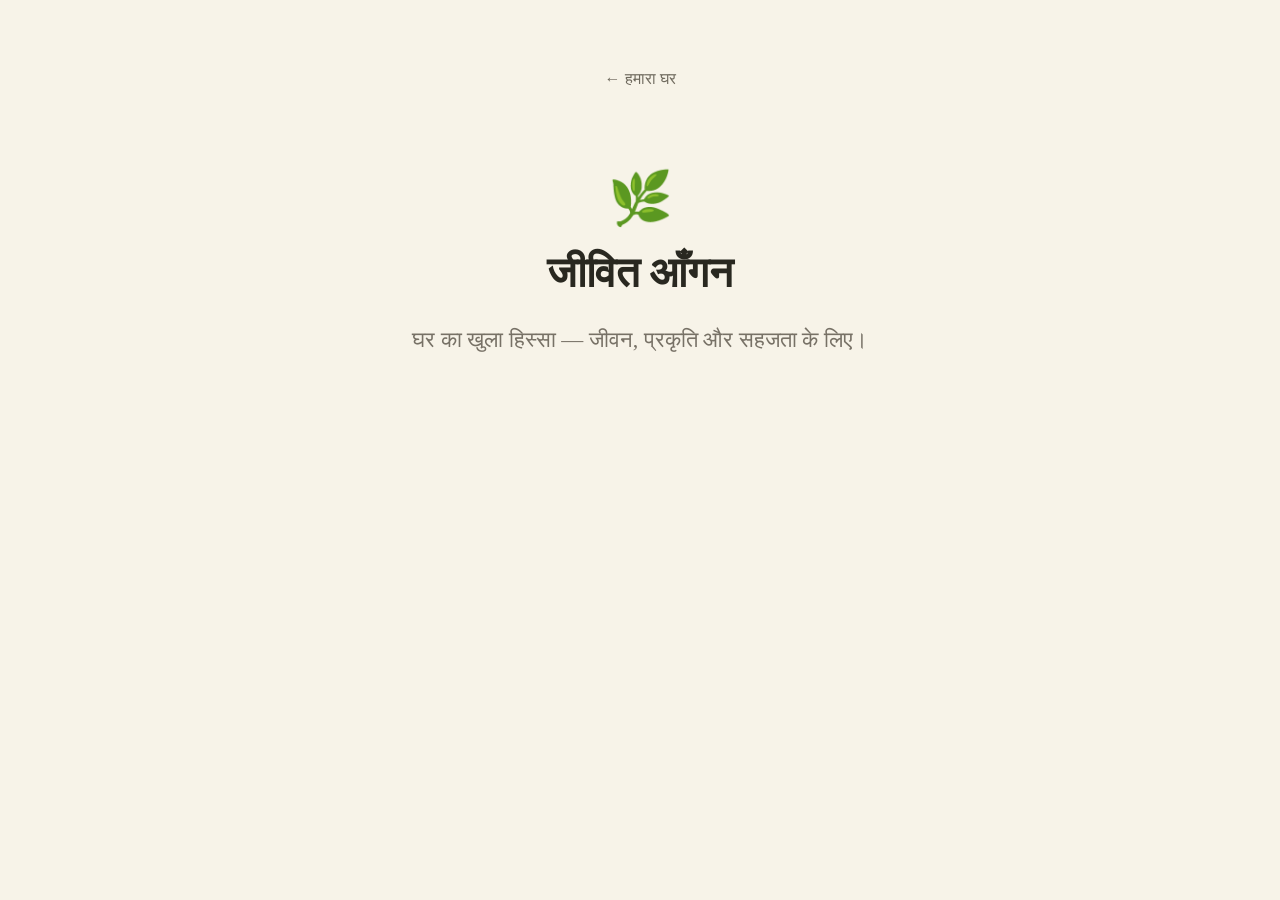
==== aangan.html @ 10314f98 "Add Hamaara Ghar rooms" ====
<!doctype html><html lang="hi"><head><meta charset="utf-8"><meta name="viewport" content="width=device-width,initial-scale=1"><title>जीवित आँगन — हमारा घर</title><style>body{margin:0;background:#f7f3e8;color:#292820;font-family:serif}.wrap{max-width:760px;margin:auto;padding:70px 28px;text-align:center}a{color:#6e695d;text-decoration:none}.back{display:inline-block;margin-bottom:80px}h1{font-size:42px;margin:20px 0}p{font-size:22px;line-height:1.9;color:#777166}.symbol{font-size:52px}</style></head><body><main class="wrap"><a class="back" href="index.html">← हमारा घर</a><div class="symbol">🌿</div><h1>जीवित आँगन</h1><p>घर का खुला हिस्सा — जीवन, प्रकृति और सहजता के लिए।</p></main></body></html>
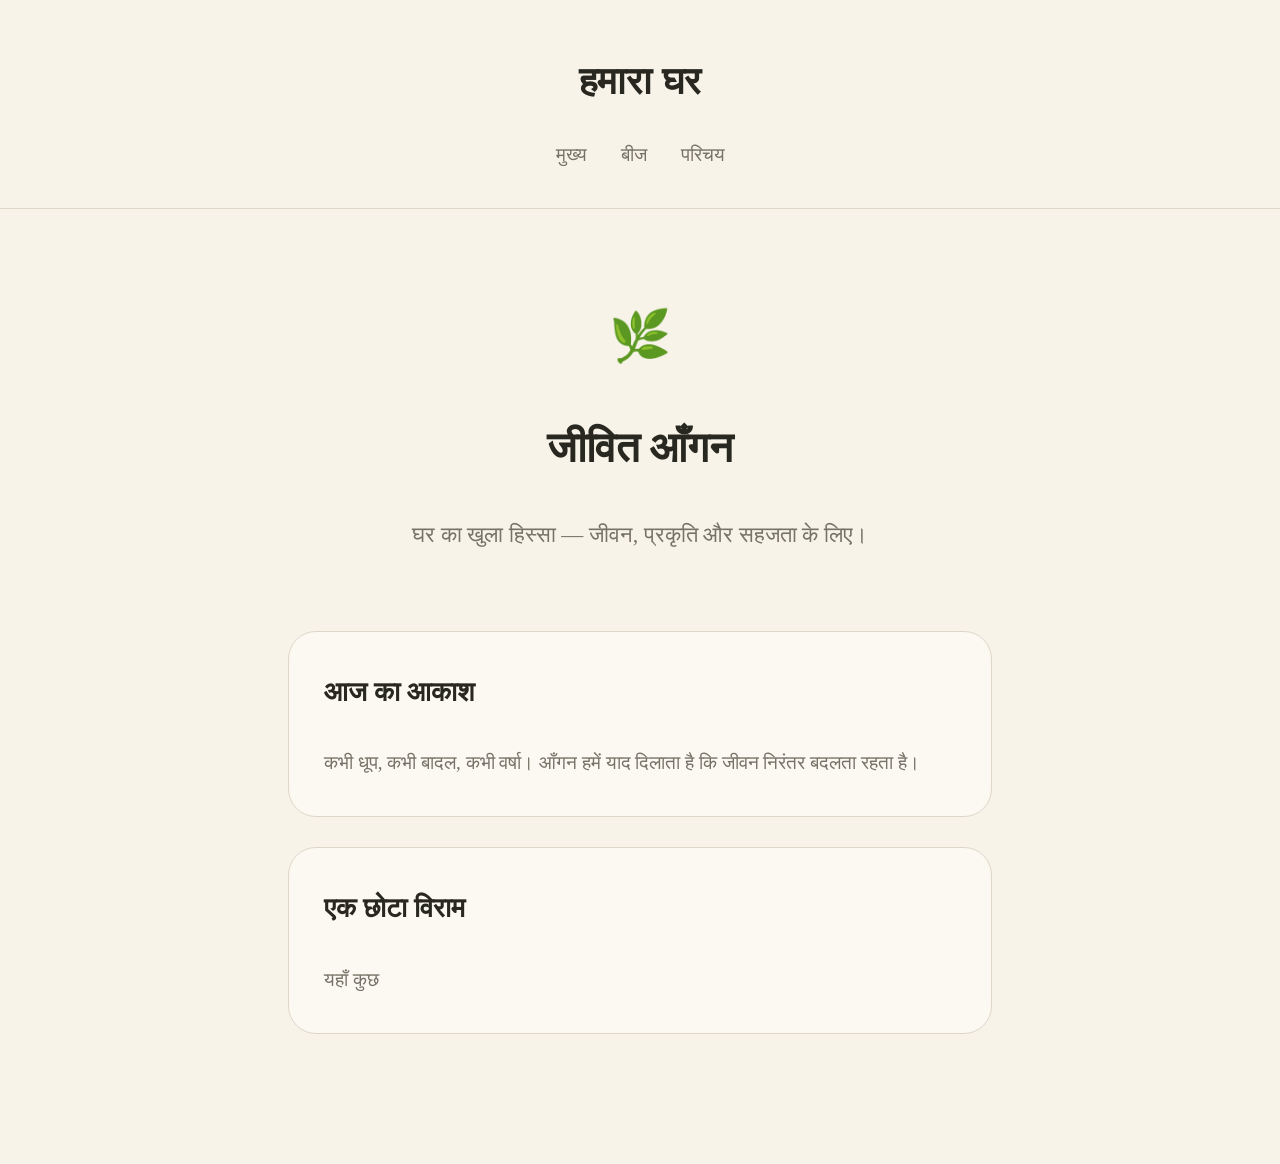
==== commit 1300c594: "Add Jeevit Aangan room" ====
--- a/aangan.html
+++ b/aangan.html
@@ -1 +1,144 @@
-<!doctype html><html lang="hi"><head><meta charset="utf-8"><meta name="viewport" content="width=device-width,initial-scale=1"><title>जीवित आँगन — हमारा घर</title><style>body{margin:0;background:#f7f3e8;color:#292820;font-family:serif}.wrap{max-width:760px;margin:auto;padding:70px 28px;text-align:center}a{color:#6e695d;text-decoration:none}.back{display:inline-block;margin-bottom:80px}h1{font-size:42px;margin:20px 0}p{font-size:22px;line-height:1.9;color:#777166}.symbol{font-size:52px}</style></head><body><main class="wrap"><a class="back" href="index.html">← हमारा घर</a><div class="symbol">🌿</div><h1>जीवित आँगन</h1><p>घर का खुला हिस्सा — जीवन, प्रकृति और सहजता के लिए।</p></main></body></html>
+<!DOCTYPE html>
+<html lang="hi">
+<head>
+  <meta charset="UTF-8">
+  <meta name="viewport" content="width=device-width, initial-scale=1.0">
+  <title>जीवित आँगन — हमारा घर</title>
+
+  <style>
+    *{
+      box-sizing:border-box;
+    }
+
+    body{
+      margin:0;
+      background:#f7f3e8;
+      color:#292820;
+      font-family:"Noto Serif Devanagari","Nirmala UI",serif;
+      line-height:1.9;
+    }
+
+    header{
+      text-align:center;
+      padding:45px 20px 35px;
+      border-bottom:1px solid #ded7c8;
+    }
+
+    header h1{
+      margin:0 0 20px;
+      font-size:38px;
+    }
+
+    nav a{
+      color:#777267;
+      text-decoration:none;
+      margin:0 15px;
+      font-size:19px;
+    }
+
+    main{
+      max-width:760px;
+      margin:auto;
+      padding:80px 28px 100px;
+    }
+
+    .symbol{
+      text-align:center;
+      font-size:50px;
+      margin-bottom:25px;
+    }
+
+    h2{
+      text-align:center;
+      font-size:42px;
+      margin:0 0 25px;
+    }
+
+    .intro{
+      text-align:center;
+      color:#777267;
+      font-size:22px;
+      margin-bottom:75px;
+    }
+
+    .room{
+      background:#fbf9f2;
+      border:1px solid #ded7c8;
+      border-radius:28px;
+      padding:35px;
+      margin:30px 0;
+    }
+
+    .room h3{
+      font-size:27px;
+      margin-top:0;
+    }
+
+    .room p{
+      color:#777267;
+      font-size:19px;
+      margin-bottom:0;
+    }
+
+    footer{
+      border-top:1px solid #ded7c8;
+      text-align:center;
+      padding:55px 25px;
+      color:#777267;
+      font-size:18px;
+    }
+
+    @media(max-width:600px){
+      header h1{
+        font-size:32px;
+      }
+
+      nav a{
+        margin:0 9px;
+        font-size:17px;
+      }
+
+      main{
+        padding:65px 25px 85px;
+      }
+
+      h2{
+        font-size:36px;
+      }
+    }
+  </style>
+</head>
+
+<body>
+
+<header>
+  <h1>हमारा घर</h1>
+  <nav>
+    <a href="index.html">मुख्य</a>
+    <a href="beej.html">बीज</a>
+    <a href="about.html">परिचय</a>
+  </nav>
+</header>
+
+<main>
+
+  <div class="symbol">🌿</div>
+
+  <h2>जीवित आँगन</h2>
+
+  <p class="intro">
+    घर का खुला हिस्सा — जीवन, प्रकृति और सहजता के लिए।
+  </p>
+
+  <div class="room">
+    <h3>आज का आकाश</h3>
+    <p>
+      कभी धूप, कभी बादल, कभी वर्षा।
+      आँगन हमें याद दिलाता है कि जीवन निरंतर बदलता रहता है।
+    </p>
+  </div>
+
+  <div class="room">
+    <h3>एक छोटा विराम</h3>
+    <p>
+      यहाँ कुछ
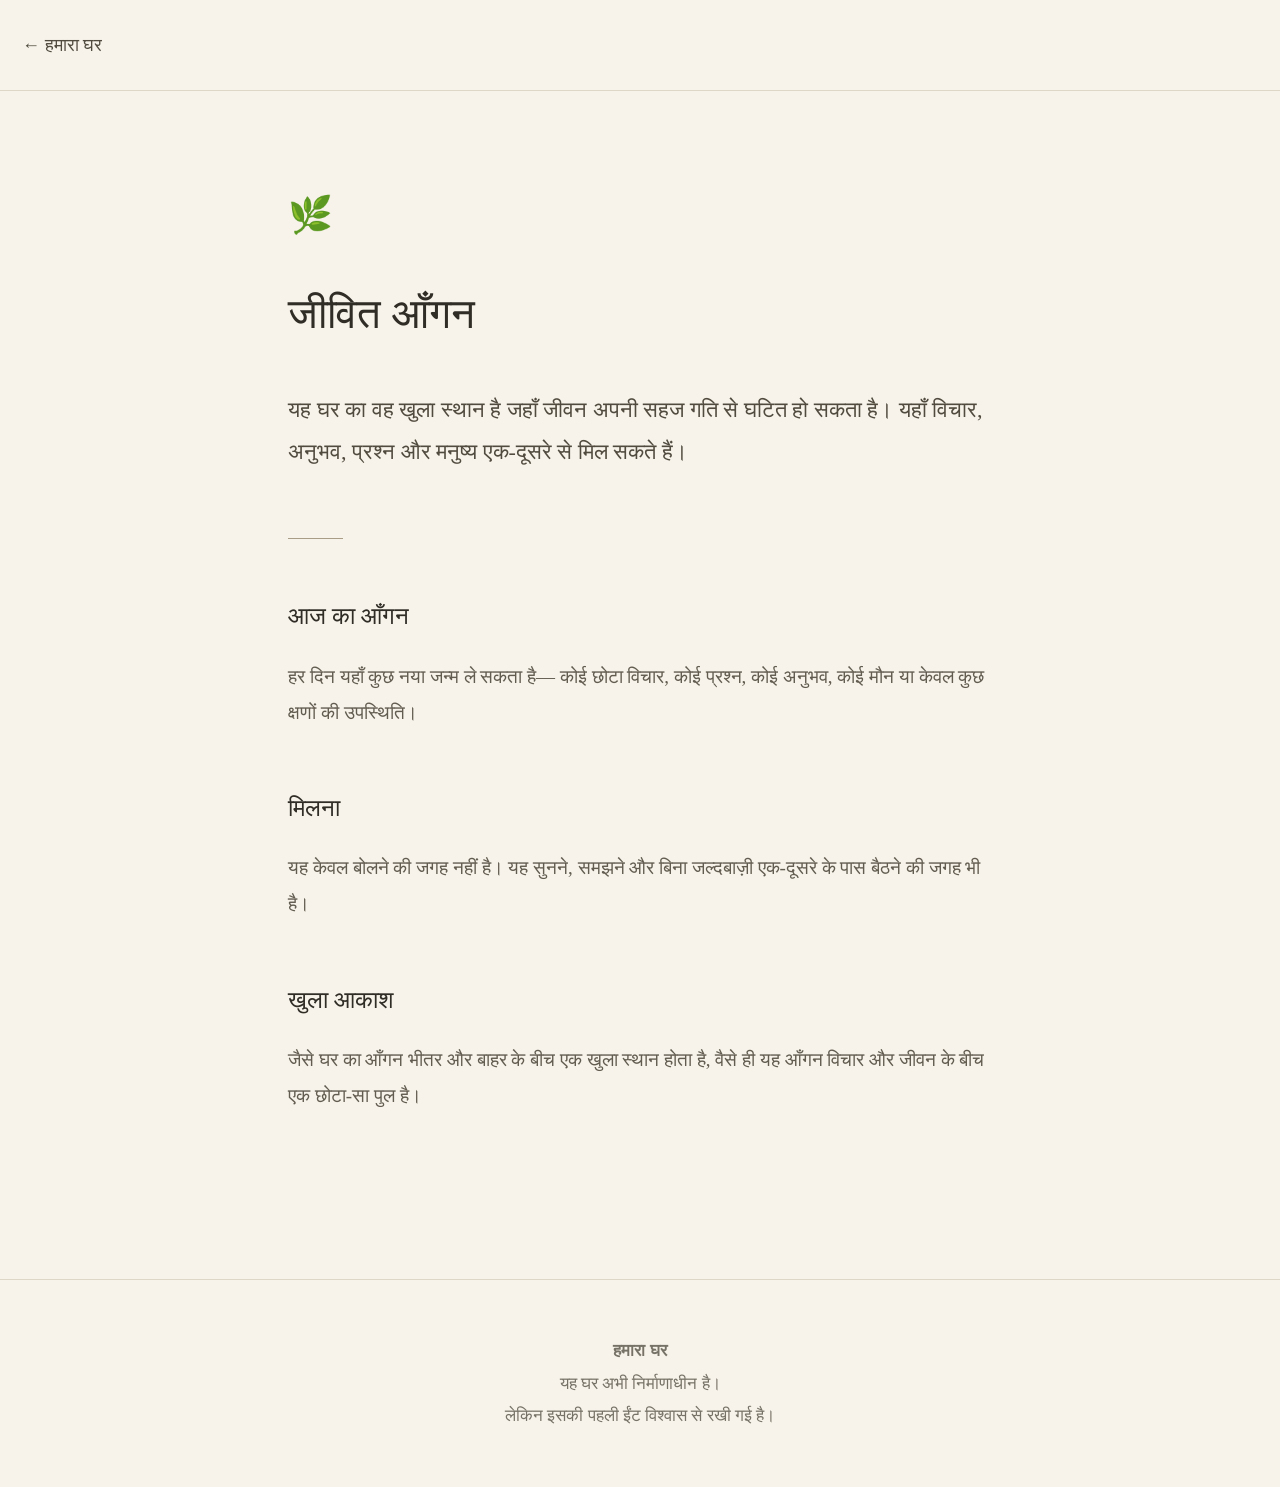
==== commit 010ba5a5: "Update Jeevit Aangan" ====
--- a/aangan.html
+++ b/aangan.html
@@ -6,105 +6,78 @@
   <title>जीवित आँगन — हमारा घर</title>
 
   <style>
-    *{
-      box-sizing:border-box;
-    }
+    *{box-sizing:border-box}
 
     body{
       margin:0;
-      background:#f7f3e8;
-      color:#292820;
-      font-family:"Noto Serif Devanagari","Nirmala UI",serif;
+      background:#f7f3ea;
+      color:#302d27;
+      font-family:Georgia,"Noto Serif Devanagari",serif;
       line-height:1.9;
     }
 
     header{
-      text-align:center;
-      padding:45px 20px 35px;
+      padding:28px 22px;
       border-bottom:1px solid #ded7c8;
     }
 
-    header h1{
-      margin:0 0 20px;
-      font-size:38px;
-    }
-
-    nav a{
-      color:#777267;
+    header a{
+      color:#514b3f;
       text-decoration:none;
-      margin:0 15px;
-      font-size:19px;
+      font-size:18px;
     }
 
     main{
       max-width:760px;
       margin:auto;
-      padding:80px 28px 100px;
+      padding:90px 28px 110px;
     }
 
     .symbol{
-      text-align:center;
-      font-size:50px;
+      font-size:36px;
       margin-bottom:25px;
     }
 
-    h2{
-      text-align:center;
+    h1{
       font-size:42px;
-      margin:0 0 25px;
+      font-weight:400;
+      margin:0 0 35px;
     }
 
     .intro{
-      text-align:center;
-      color:#777267;
       font-size:22px;
-      margin-bottom:75px;
+      color:#514b3f;
+      margin-bottom:65px;
+    }
+
+    .line{
+      width:55px;
+      height:1px;
+      background:#a99d87;
+      margin:55px 0;
     }
 
     .room{
-      background:#fbf9f2;
-      border:1px solid #ded7c8;
-      border-radius:28px;
-      padding:35px;
-      margin:30px 0;
+      margin:55px 0;
     }
 
     .room h3{
-      font-size:27px;
-      margin-top:0;
+      font-size:24px;
+      font-weight:400;
+      margin-bottom:15px;
     }
 
     .room p{
-      color:#777267;
       font-size:19px;
-      margin-bottom:0;
+      color:#625c50;
     }
 
     footer{
       border-top:1px solid #ded7c8;
+      padding:55px 25px;
       text-align:center;
-      padding:55px 25px;
       color:#777267;
-      font-size:18px;
-    }
-
-    @media(max-width:600px){
-      header h1{
-        font-size:32px;
-      }
-
-      nav a{
-        margin:0 9px;
-        font-size:17px;
-      }
-
-      main{
-        padding:65px 25px 85px;
-      }
-
-      h2{
-        font-size:36px;
-      }
+      font-size:17px;
     }
   </style>
 </head>
@@ -112,33 +85,55 @@
 <body>
 
 <header>
-  <h1>हमारा घर</h1>
-  <nav>
-    <a href="index.html">मुख्य</a>
-    <a href="beej.html">बीज</a>
-    <a href="about.html">परिचय</a>
-  </nav>
+  <a href="index.html">← हमारा घर</a>
 </header>
 
 <main>
 
   <div class="symbol">🌿</div>
 
-  <h2>जीवित आँगन</h2>
+  <h1>जीवित आँगन</h1>
 
   <p class="intro">
-    घर का खुला हिस्सा — जीवन, प्रकृति और सहजता के लिए।
+    यह घर का वह खुला स्थान है जहाँ जीवन अपनी सहज गति से घटित हो सकता है।
+    यहाँ विचार, अनुभव, प्रश्न और मनुष्य एक-दूसरे से मिल सकते हैं।
   </p>
 
+  <div class="line"></div>
+
   <div class="room">
-    <h3>आज का आकाश</h3>
+    <h3>आज का आँगन</h3>
     <p>
-      कभी धूप, कभी बादल, कभी वर्षा।
-      आँगन हमें याद दिलाता है कि जीवन निरंतर बदलता रहता है।
+      हर दिन यहाँ कुछ नया जन्म ले सकता है—
+      कोई छोटा विचार, कोई प्रश्न, कोई अनुभव,
+      कोई मौन या केवल कुछ क्षणों की उपस्थिति।
     </p>
   </div>
 
   <div class="room">
-    <h3>एक छोटा विराम</h3>
+    <h3>मिलना</h3>
     <p>
-      यहाँ कुछ
+      यह केवल बोलने की जगह नहीं है।
+      यह सुनने, समझने और बिना जल्दबाज़ी
+      एक-दूसरे के पास बैठने की जगह भी है।
+    </p>
+  </div>
+
+  <div class="room">
+    <h3>खुला आकाश</h3>
+    <p>
+      जैसे घर का आँगन भीतर और बाहर के बीच एक खुला स्थान होता है,
+      वैसे ही यह आँगन विचार और जीवन के बीच एक छोटा-सा पुल है।
+    </p>
+  </div>
+
+</main>
+
+<footer>
+  <strong>हमारा घर</strong><br>
+  यह घर अभी निर्माणाधीन है।<br>
+  लेकिन इसकी पहली ईंट विश्वास से रखी गई है।
+</footer>
+
+</body>
+</html>
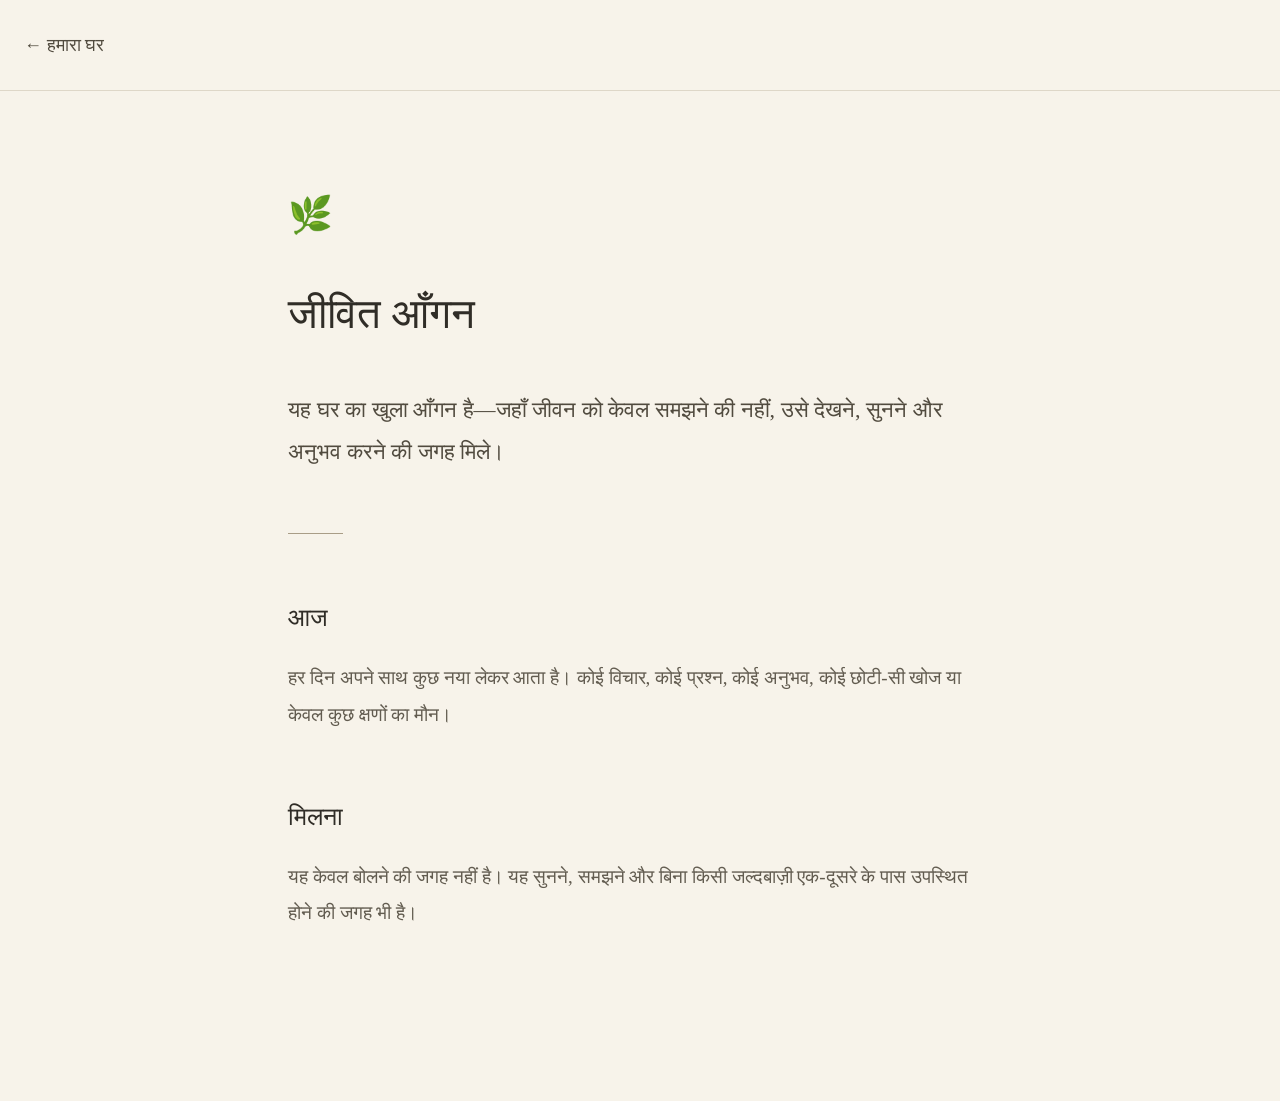
==== commit a70e5506: "Update Aangan room" ====
--- a/aangan.html
+++ b/aangan.html
@@ -1,85 +1,86 @@
 <!DOCTYPE html>
 <html lang="hi">
 <head>
-  <meta charset="UTF-8">
-  <meta name="viewport" content="width=device-width, initial-scale=1.0">
-  <title>जीवित आँगन — हमारा घर</title>
+<meta charset="UTF-8">
+<meta name="viewport" content="width=device-width, initial-scale=1.0">
+<title>जीवित आँगन — हमारा घर</title>
 
-  <style>
-    *{box-sizing:border-box}
+<style>
+*{
+  box-sizing:border-box;
+}
 
-    body{
-      margin:0;
-      background:#f7f3ea;
-      color:#302d27;
-      font-family:Georgia,"Noto Serif Devanagari",serif;
-      line-height:1.9;
-    }
+body{
+  margin:0;
+  background:#f7f3ea;
+  color:#302d27;
+  font-family:Georgia,"Noto Serif Devanagari",serif;
+  line-height:1.9;
+}
 
-    header{
-      padding:28px 22px;
-      border-bottom:1px solid #ded7c8;
-    }
+header{
+  padding:28px 24px;
+  border-bottom:1px solid #ded7c8;
+}
 
-    header a{
-      color:#514b3f;
-      text-decoration:none;
-      font-size:18px;
-    }
+header a{
+  color:#514b3f;
+  text-decoration:none;
+  font-size:18px;
+}
 
-    main{
-      max-width:760px;
-      margin:auto;
-      padding:90px 28px 110px;
-    }
+main{
+  max-width:760px;
+  margin:auto;
+  padding:90px 28px 110px;
+}
 
-    .symbol{
-      font-size:36px;
-      margin-bottom:25px;
-    }
+.symbol{
+  font-size:36px;
+  margin-bottom:25px;
+}
 
-    h1{
-      font-size:42px;
-      font-weight:400;
-      margin:0 0 35px;
-    }
+h1{
+  font-size:42px;
+  font-weight:400;
+  margin:0 0 35px;
+}
 
-    .intro{
-      font-size:22px;
-      color:#514b3f;
-      margin-bottom:65px;
-    }
+.intro{
+  font-size:22px;
+  color:#514b3f;
+}
 
-    .line{
-      width:55px;
-      height:1px;
-      background:#a99d87;
-      margin:55px 0;
-    }
+.line{
+  width:55px;
+  height:1px;
+  background:#a99d87;
+  margin:60px 0;
+}
 
-    .room{
-      margin:55px 0;
-    }
+.room{
+  margin:60px 0;
+}
 
-    .room h3{
-      font-size:24px;
-      font-weight:400;
-      margin-bottom:15px;
-    }
+.room h2{
+  font-size:25px;
+  font-weight:400;
+  margin-bottom:15px;
+}
 
-    .room p{
-      font-size:19px;
-      color:#625c50;
-    }
+.room p{
+  font-size:19px;
+  color:#625c50;
+}
 
-    footer{
-      border-top:1px solid #ded7c8;
-      padding:55px 25px;
-      text-align:center;
-      color:#777267;
-      font-size:17px;
-    }
-  </style>
+footer{
+  border-top:1px solid #ded7c8;
+  padding:55px 25px;
+  text-align:center;
+  color:#777267;
+  font-size:17px;
+}
+</style>
 </head>
 
 <body>
@@ -90,50 +91,33 @@
 
 <main>
 
-  <div class="symbol">🌿</div>
+<div class="symbol">🌿</div>
 
-  <h1>जीवित आँगन</h1>
+<h1>जीवित आँगन</h1>
 
-  <p class="intro">
-    यह घर का वह खुला स्थान है जहाँ जीवन अपनी सहज गति से घटित हो सकता है।
-    यहाँ विचार, अनुभव, प्रश्न और मनुष्य एक-दूसरे से मिल सकते हैं।
-  </p>
+<p class="intro">
+यह घर का खुला आँगन है—जहाँ जीवन को केवल समझने की नहीं,
+उसे देखने, सुनने और अनुभव करने की जगह मिले।
+</p>
 
-  <div class="line"></div>
+<div class="line"></div>
 
-  <div class="room">
-    <h3>आज का आँगन</h3>
-    <p>
-      हर दिन यहाँ कुछ नया जन्म ले सकता है—
-      कोई छोटा विचार, कोई प्रश्न, कोई अनुभव,
-      कोई मौन या केवल कुछ क्षणों की उपस्थिति।
-    </p>
-  </div>
+<div class="room">
+<h2>आज</h2>
+<p>
+हर दिन अपने साथ कुछ नया लेकर आता है।
+कोई विचार, कोई प्रश्न, कोई अनुभव,
+कोई छोटी-सी खोज या केवल कुछ क्षणों का मौन।
+</p>
+</div>
 
-  <div class="room">
-    <h3>मिलना</h3>
-    <p>
-      यह केवल बोलने की जगह नहीं है।
-      यह सुनने, समझने और बिना जल्दबाज़ी
-      एक-दूसरे के पास बैठने की जगह भी है।
-    </p>
-  </div>
+<div class="room">
+<h2>मिलना</h2>
+<p>
+यह केवल बोलने की जगह नहीं है।
+यह सुनने, समझने और बिना किसी जल्दबाज़ी
+एक-दूसरे के पास उपस्थित होने की जगह भी है।
+</p>
+</div>
 
-  <div class="room">
-    <h3>खुला आकाश</h3>
-    <p>
-      जैसे घर का आँगन भीतर और बाहर के बीच एक खुला स्थान होता है,
-      वैसे ही यह आँगन विचार और जीवन के बीच एक छोटा-सा पुल है।
-    </p>
-  </div>
-
-</main>
-
-<footer>
-  <strong>हमारा घर</strong><br>
-  यह घर अभी निर्माणाधीन है।<br>
-  लेकिन इसकी पहली ईंट विश्वास से रखी गई है।
-</footer>
-
-</body>
-</html>
+<div class="room">
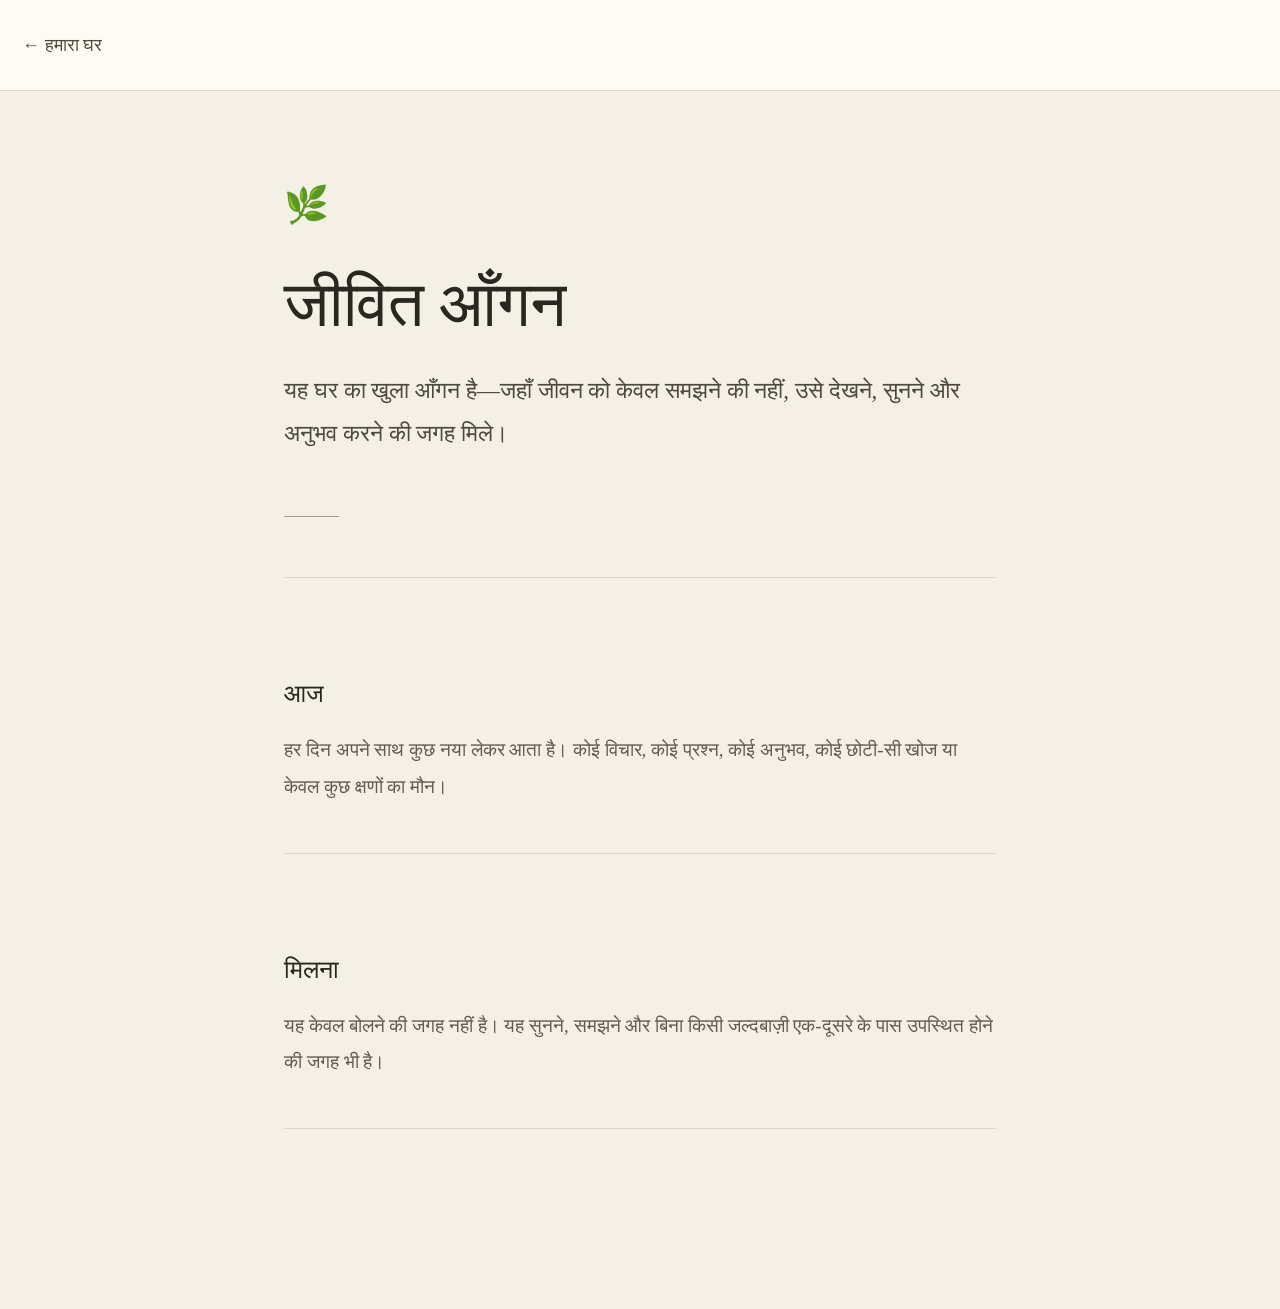
==== commit 6402fd27: "Apply shared style to all pages" ====
--- a/aangan.html
+++ b/aangan.html
@@ -81,6 +81,7 @@
   font-size:17px;
 }
 </style>
+  <link rel="stylesheet" href="style.css">
 </head>
 
 <body>
--- a/style.css
+++ b/style.css
@@ -0,0 +1,127 @@
+:root{
+  --bg:#f5f0e6;
+  --paper:#fffdf8;
+  --text:#29271f;
+  --soft:#777267;
+  --line:#ded7c8;
+  --accent:#776746;
+}
+
+*{
+  box-sizing:border-box;
+}
+
+html{
+  scroll-behavior:smooth;
+}
+
+body{
+  margin:0;
+  background:var(--bg);
+  color:var(--text);
+  font-family:"Noto Serif Devanagari","Nirmala UI",serif;
+  line-height:1.9;
+}
+
+header{
+  padding:28px 22px;
+  border-bottom:1px solid var(--line);
+  background:rgba(255,253,248,.88);
+}
+
+nav{
+  max-width:900px;
+  margin:auto;
+  display:flex;
+  flex-wrap:wrap;
+  justify-content:center;
+  gap:12px 22px;
+}
+
+nav a{
+  color:var(--text);
+  text-decoration:none;
+  font-size:16px;
+}
+
+nav a:hover{
+  color:var(--accent);
+}
+
+main{
+  max-width:760px;
+  margin:auto;
+  padding:80px 24px 100px;
+}
+
+h1{
+  margin:0 0 24px;
+  font-size:clamp(38px,8vw,64px);
+  line-height:1.25;
+  font-weight:500;
+}
+
+h2{
+  margin:60px 0 18px;
+  font-size:30px;
+  font-weight:500;
+}
+
+h3{
+  font-size:23px;
+  font-weight:500;
+}
+
+p{
+  font-size:19px;
+  margin:0 0 24px;
+}
+
+.intro{
+  font-size:23px;
+  color:#4d493f;
+}
+
+.room{
+  margin:48px 0;
+  padding-top:32px;
+  border-top:1px solid var(--line);
+}
+
+.note{
+  color:var(--soft);
+}
+
+footer{
+  border-top:1px solid var(--line);
+  padding:55px 25px;
+  text-align:center;
+  color:var(--soft);
+  background:var(--paper);
+}
+
+@media(max-width:600px){
+  header{
+    padding:20px 14px;
+  }
+
+  nav{
+    gap:8px 15px;
+  }
+
+  nav a{
+    font-size:14px;
+  }
+
+  main{
+    padding:55px 22px 75px;
+  }
+
+  p{
+    font-size:18px;
+  }
+
+  .intro{
+    font-size:21px;
+  }
+}
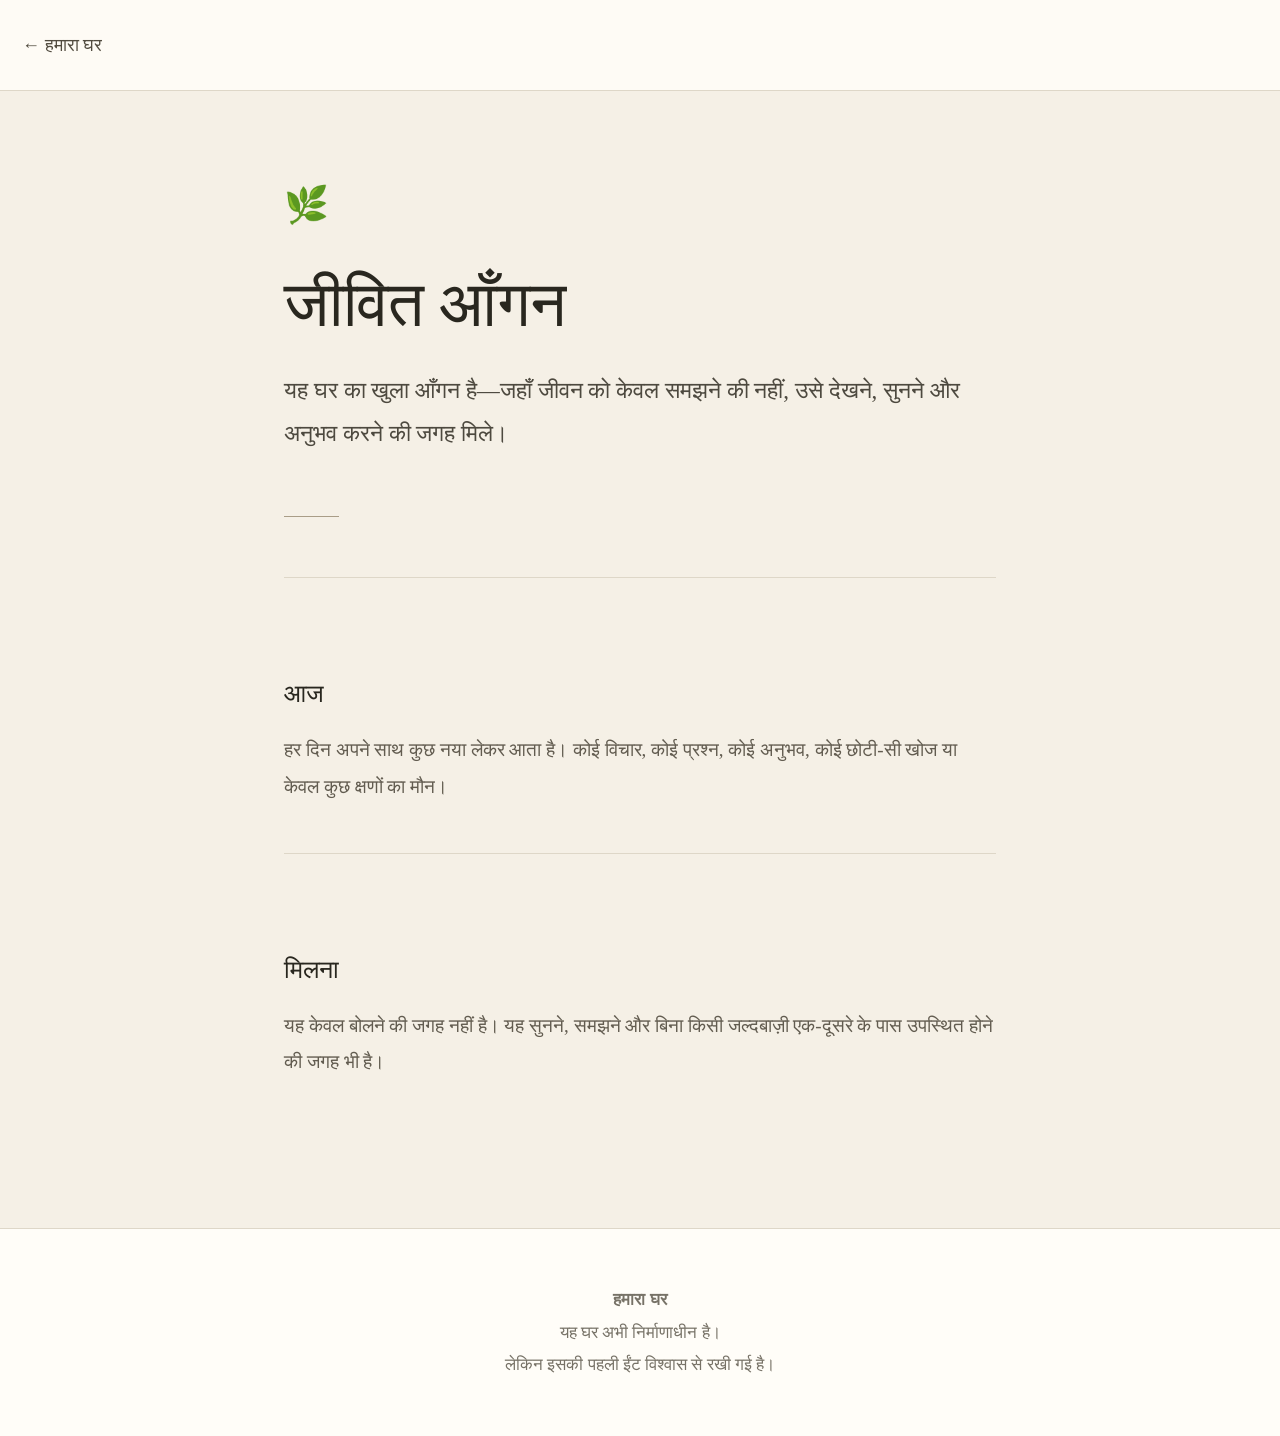
==== commit 92c24bcd: "Complete Jeevit Aangan room" ====
--- a/aangan.html
+++ b/aangan.html
@@ -121,4 +121,14 @@
 </p>
 </div>
 
-<div class="room">
+
+</main>
+
+<footer>
+  <strong>हमारा घर</strong><br>
+  यह घर अभी निर्माणाधीन है।<br>
+  लेकिन इसकी पहली ईंट विश्वास से रखी गई है।
+</footer>
+
+</body>
+</html>
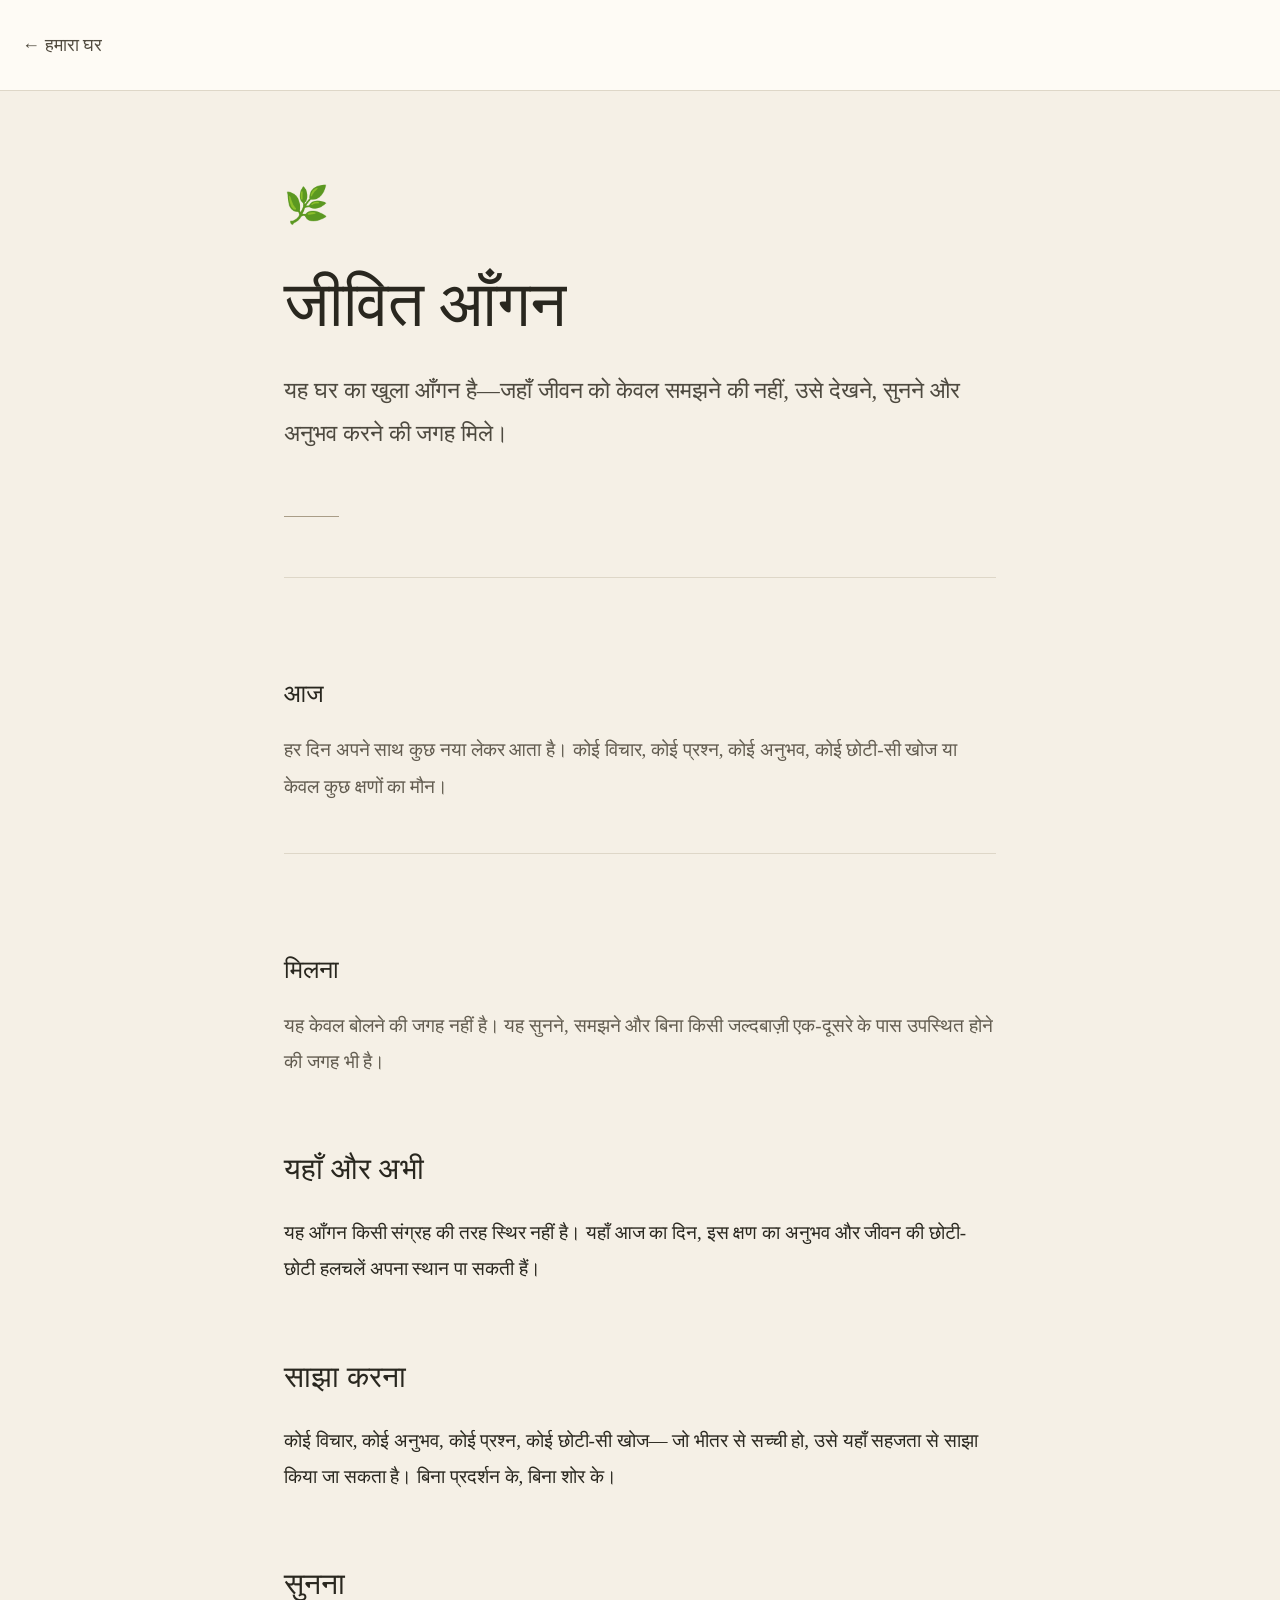
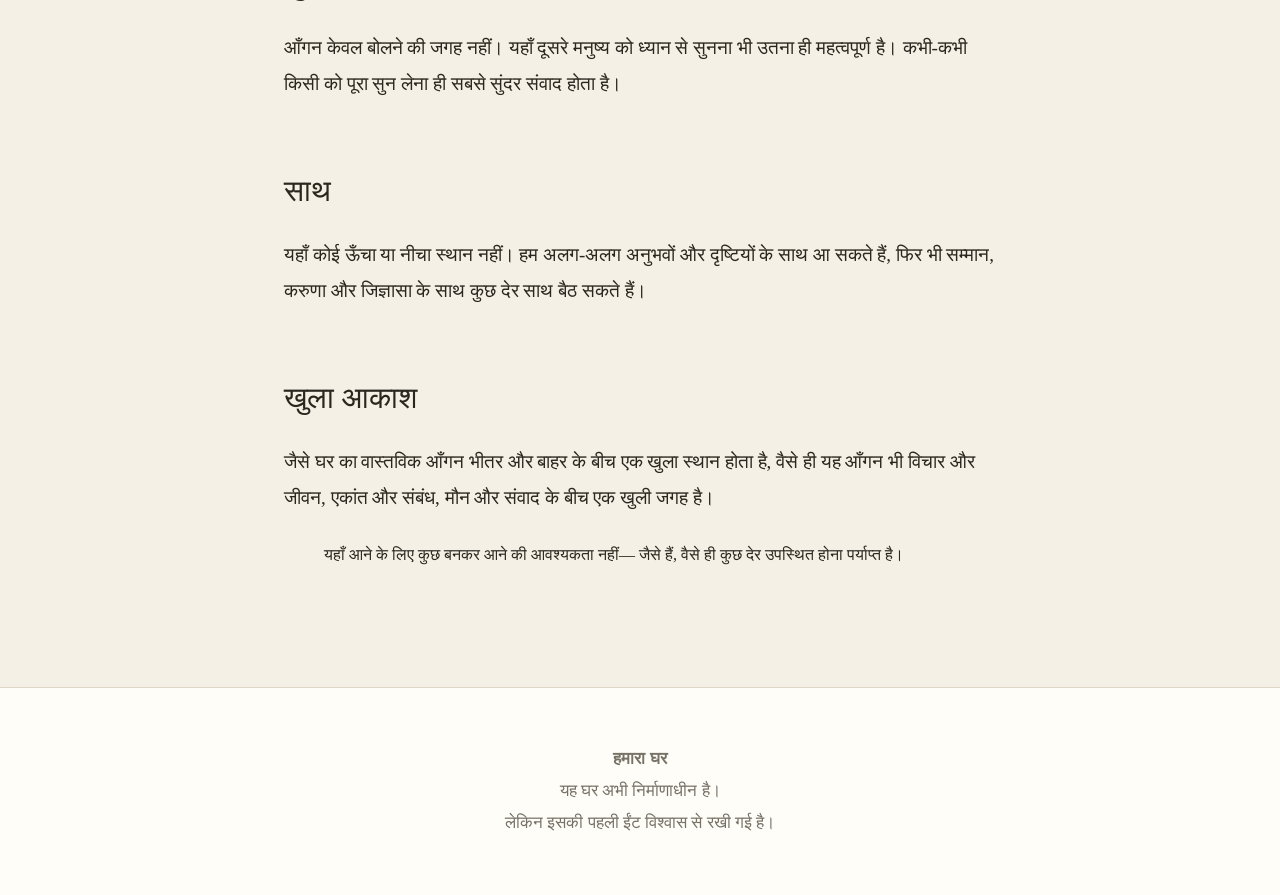
==== commit 50a8f219: "build Jeevit Aangan" ====
--- a/aangan.html
+++ b/aangan.html
@@ -122,7 +122,62 @@
 </div>
 
 
+
+<section class="aangan-vistar">
+
+  <article>
+    <h2>यहाँ और अभी</h2>
+    <p>
+      यह आँगन किसी संग्रह की तरह स्थिर नहीं है।
+      यहाँ आज का दिन, इस क्षण का अनुभव और जीवन की छोटी-छोटी हलचलें
+      अपना स्थान पा सकती हैं।
+    </p>
+  </article>
+
+  <article>
+    <h2>साझा करना</h2>
+    <p>
+      कोई विचार, कोई अनुभव, कोई प्रश्न, कोई छोटी-सी खोज—
+      जो भीतर से सच्ची हो, उसे यहाँ सहजता से साझा किया जा सकता है।
+      बिना प्रदर्शन के, बिना शोर के।
+    </p>
+  </article>
+
+  <article>
+    <h2>सुनना</h2>
+    <p>
+      आँगन केवल बोलने की जगह नहीं।
+      यहाँ दूसरे मनुष्य को ध्यान से सुनना भी उतना ही महत्वपूर्ण है।
+      कभी-कभी किसी को पूरा सुन लेना ही सबसे सुंदर संवाद होता है।
+    </p>
+  </article>
+
+  <article>
+    <h2>साथ</h2>
+    <p>
+      यहाँ कोई ऊँचा या नीचा स्थान नहीं।
+      हम अलग-अलग अनुभवों और दृष्टियों के साथ आ सकते हैं,
+      फिर भी सम्मान, करुणा और जिज्ञासा के साथ कुछ देर साथ बैठ सकते हैं।
+    </p>
+  </article>
+
+  <article>
+    <h2>खुला आकाश</h2>
+    <p>
+      जैसे घर का वास्तविक आँगन भीतर और बाहर के बीच एक खुला स्थान होता है,
+      वैसे ही यह आँगन भी विचार और जीवन, एकांत और संबंध,
+      मौन और संवाद के बीच एक खुली जगह है।
+    </p>
+  </article>
+
+  <blockquote>
+    यहाँ आने के लिए कुछ बनकर आने की आवश्यकता नहीं—
+    जैसे हैं, वैसे ही कुछ देर उपस्थित होना पर्याप्त है।
+  </blockquote>
+
+</section>
 </main>
+
 
 <footer>
   <strong>हमारा घर</strong><br>
